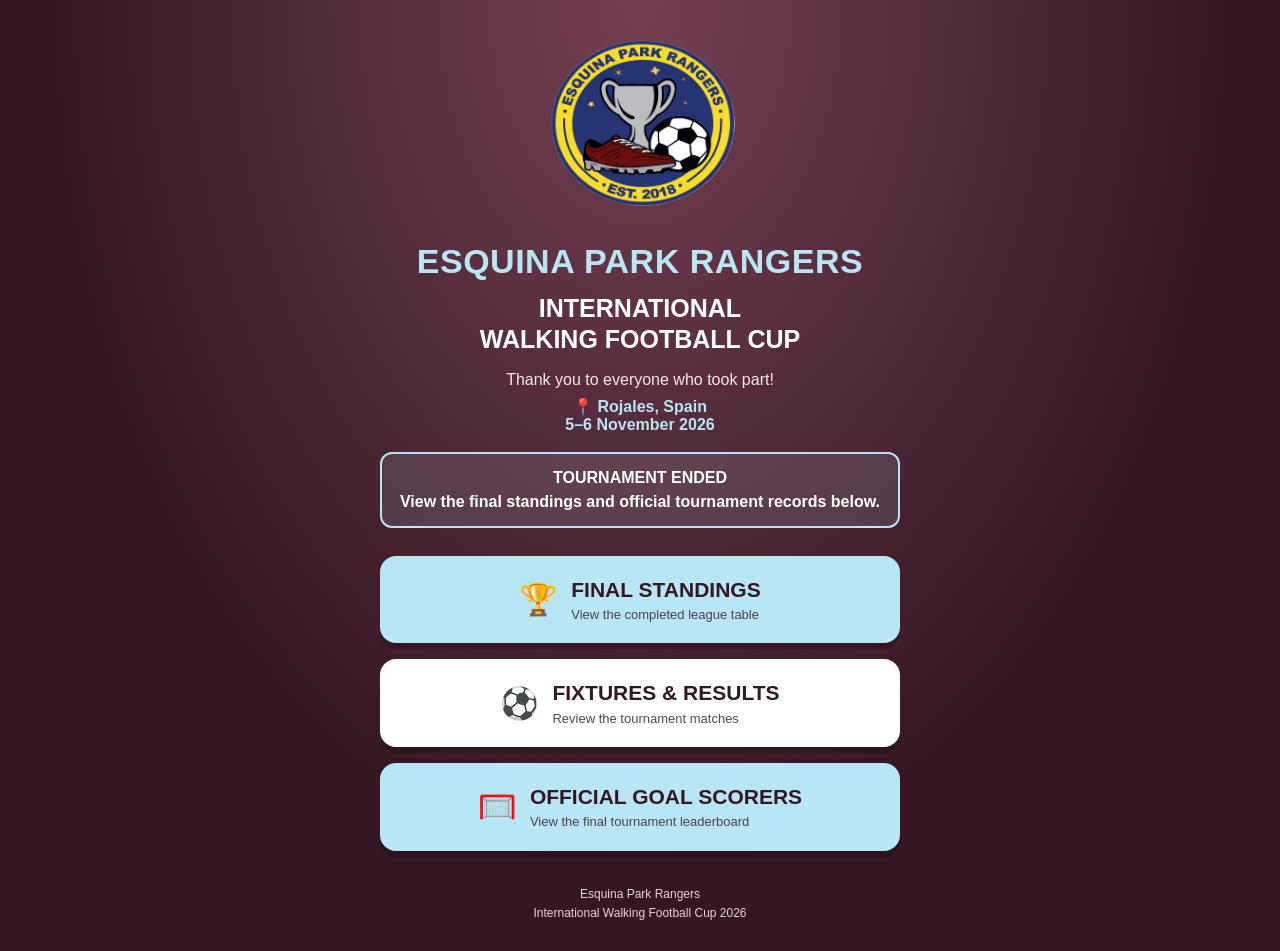
==== index.html @ 67409c59 "Mark tournament as ended and label final standings" ====
<!DOCTYPE html>
<html lang="en">
<head>
  <meta charset="UTF-8">
  <meta name="viewport" content="width=device-width, initial-scale=1.0">
  <title>Esquina Park Rangers | International Walking Football Cup</title>
  <meta name="description" content="Final standings, fixtures, results and official goal scorer records for the Esquina Park Rangers International Walking Football Cup in Rojales, 5–6 November 2026.">
  <meta name="theme-color" content="#572638">
  <style>
    * { box-sizing: border-box; }

    body {
      margin: 0;
      min-height: 100vh;
      font-family: Arial, Helvetica, sans-serif;
      color: #ffffff;
      background: radial-gradient(ellipse at top, #754054 0%, #351724 65%);
      display: flex;
      flex-direction: column;
    }

    .container {
      width: 100%;
      max-width: 560px;
      margin: auto;
      padding: 28px 20px;
      text-align: center;
    }

    .club-logo {
      width: 190px;
      height: 190px;
      margin: 0 auto 24px;
      display: flex;
      align-items: center;
      justify-content: center;
    }

    .club-logo img {
      display: block;
      width: 100%;
      height: 100%;
      object-fit: contain;
    }

    .club {
      margin: 0;
      color: #b9e6f5;
      font-size: clamp(24px, 6vw, 34px);
      line-height: 1.15;
      font-weight: 900;
      letter-spacing: 0.5px;
    }

    .event {
      margin: 12px 0 0;
      font-size: clamp(19px, 5vw, 25px);
      font-weight: 800;
      line-height: 1.25;
    }

    .subtitle {
      margin: 12px 0 5px;
      color: #f3e8ed;
      font-size: 16px;
      line-height: 1.5;
    }

    .date {
      color: #b9e6f5;
      font-size: 16px;
      font-weight: bold;
      margin: 5px 0 18px;
    }

    .tournament-status {
      margin: 0 0 28px;
      padding: 12px 16px;
      border: 2px solid #b9e6f5;
      border-radius: 12px;
      background: rgba(185, 230, 245, 0.12);
      color: #ffffff;
      font-size: 16px;
      font-weight: 800;
      line-height: 1.5;
    }

    .buttons {
      display: flex;
      flex-direction: column;
      gap: 16px;
    }

    .main-button {
      display: flex;
      align-items: center;
      justify-content: center;
      gap: 13px;
      min-height: 86px;
      padding: 18px;
      border: 3px solid #b9e6f5;
      border-radius: 16px;
      background: #b9e6f5;
      color: #351724;
      text-decoration: none;
      font-size: 21px;
      font-weight: 900;
      line-height: 1.2;
      box-shadow: 0 6px 0 rgba(0, 0, 0, 0.18);
      transition: transform 0.15s ease, background 0.15s ease;
    }

    .main-button.secondary {
      background: #ffffff;
      border-color: #ffffff;
    }

    .main-button:active {
      transform: translateY(3px);
      box-shadow: 0 3px 0 rgba(0, 0, 0, 0.18);
    }

    .button-icon {
      font-size: 31px;
      flex-shrink: 0;
    }

    .button-copy {
      display: flex;
      flex-direction: column;
      gap: 5px;
      text-align: left;
    }

    .button-copy small {
      font-size: 13px;
      font-weight: normal;
      opacity: 0.8;
    }

    footer {
      margin-top: 34px;
      color: #e5d5dc;
      font-size: 12px;
      line-height: 1.6;
    }

    @media (max-width: 360px) {
      .container { padding: 22px 14px; }
      .main-button { font-size: 18px; padding: 15px; }
    }
  </style>
</head>

<body>
  <main class="container">
    <div class="club-logo">
      <img src="badges/Esquina Park Rangers.png" alt="Esquina Park Rangers club logo">
    </div>

    <h1 class="club">ESQUINA PARK RANGERS</h1>

    <h2 class="event">
      INTERNATIONAL<br>
      WALKING FOOTBALL CUP
    </h2>

    <p class="subtitle">Thank you to everyone who took part!</p>

    <p class="date">
      📍 Rojales, Spain<br>
      5–6 November 2026
    </p>

    <p class="tournament-status" role="status">
      TOURNAMENT ENDED<br>
      View the final standings and official tournament records below.
    </p>

    <nav class="buttons" aria-label="Final tournament information">
      <a class="main-button" href="league.html">
        <span class="button-icon">🏆</span>
        <span class="button-copy">
          FINAL STANDINGS
          <small>View the completed league table</small>
        </span>
      </a>

      <a class="main-button secondary" href="fixtures.html">
        <span class="button-icon">⚽</span>
        <span class="button-copy">
          FIXTURES &amp; RESULTS
          <small>Review the tournament matches</small>
        </span>
      </a>

      <a class="main-button" href="goal-scorers.html">
        <span class="button-icon">🥅</span>
        <span class="button-copy">
          OFFICIAL GOAL SCORERS
          <small>View the final tournament leaderboard</small>
        </span>
      </a>
    </nav>

    <footer>
      Esquina Park Rangers<br>
      International Walking Football Cup 2026
    </footer>
  </main>
</body>
</html>
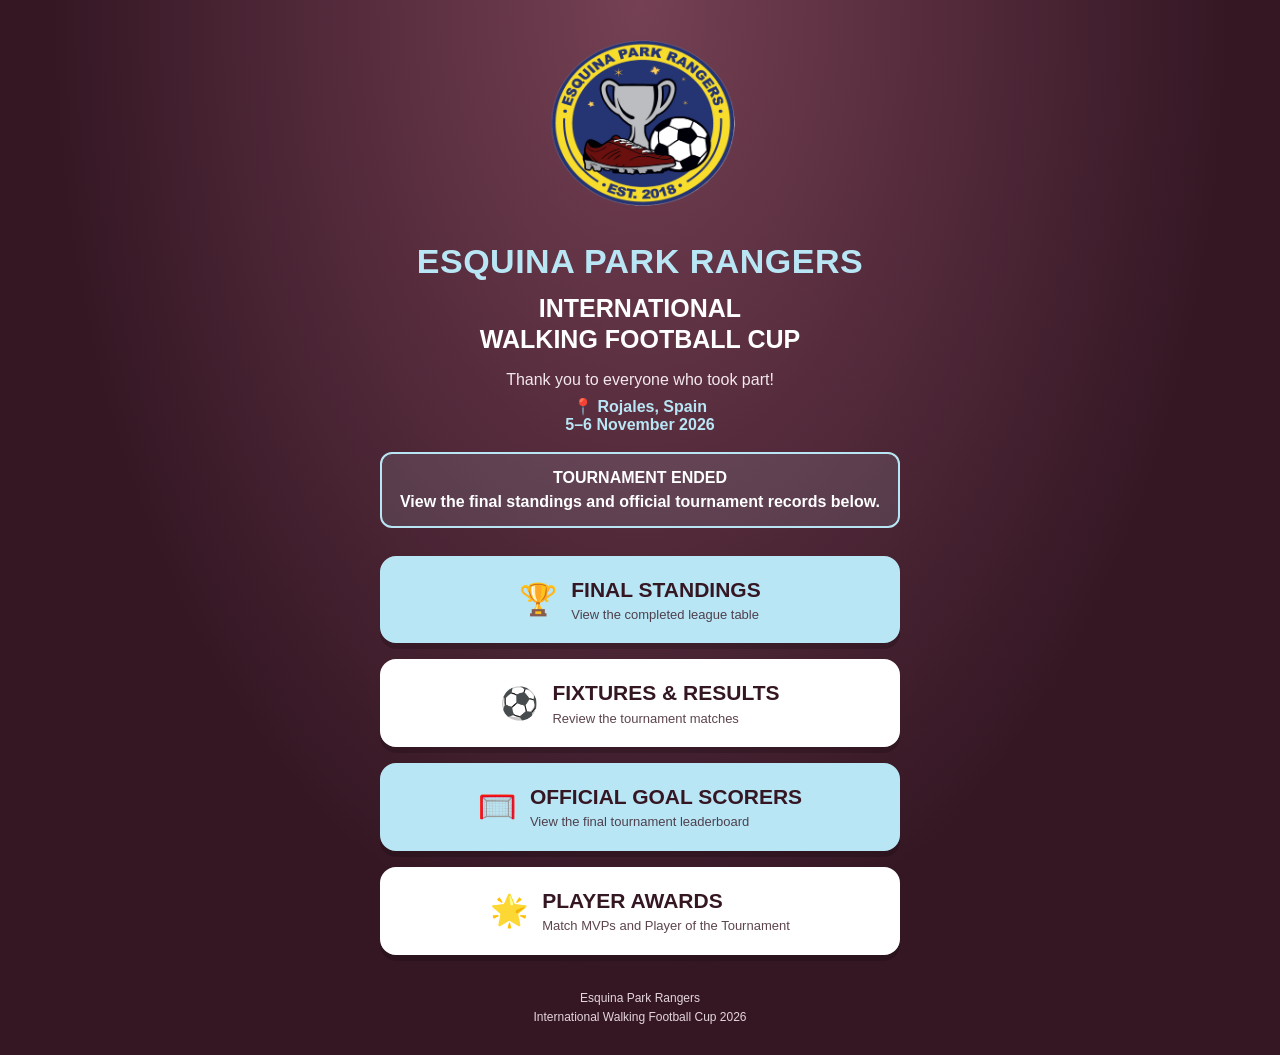
==== commit 27aac681: "Add player awards link to homepage" ====
--- a/index.html
+++ b/index.html
@@ -4,7 +4,7 @@
   <meta charset="UTF-8">
   <meta name="viewport" content="width=device-width, initial-scale=1.0">
   <title>Esquina Park Rangers | International Walking Football Cup</title>
-  <meta name="description" content="Final standings, fixtures, results and official goal scorer records for the Esquina Park Rangers International Walking Football Cup in Rojales, 5–6 November 2026.">
+  <meta name="description" content="Final standings, fixtures, results, official goal scorer records and player awards for the Esquina Park Rangers International Walking Football Cup in Rojales, 5–6 November 2026.">
   <meta name="theme-color" content="#572638">
   <style>
     * { box-sizing: border-box; }
@@ -120,6 +120,11 @@
       box-shadow: 0 3px 0 rgba(0, 0, 0, 0.18);
     }
 
+    .main-button:focus-visible {
+      outline: 3px solid #ffffff;
+      outline-offset: 4px;
+    }
+
     .button-icon {
       font-size: 31px;
       flex-shrink: 0;
@@ -199,6 +204,14 @@
         <span class="button-copy">
           OFFICIAL GOAL SCORERS
           <small>View the final tournament leaderboard</small>
+        </span>
+      </a>
+
+      <a class="main-button secondary" href="most-valuable-players.html">
+        <span class="button-icon">🌟</span>
+        <span class="button-copy">
+          PLAYER AWARDS
+          <small>Match MVPs and Player of the Tournament</small>
         </span>
       </a>
     </nav>
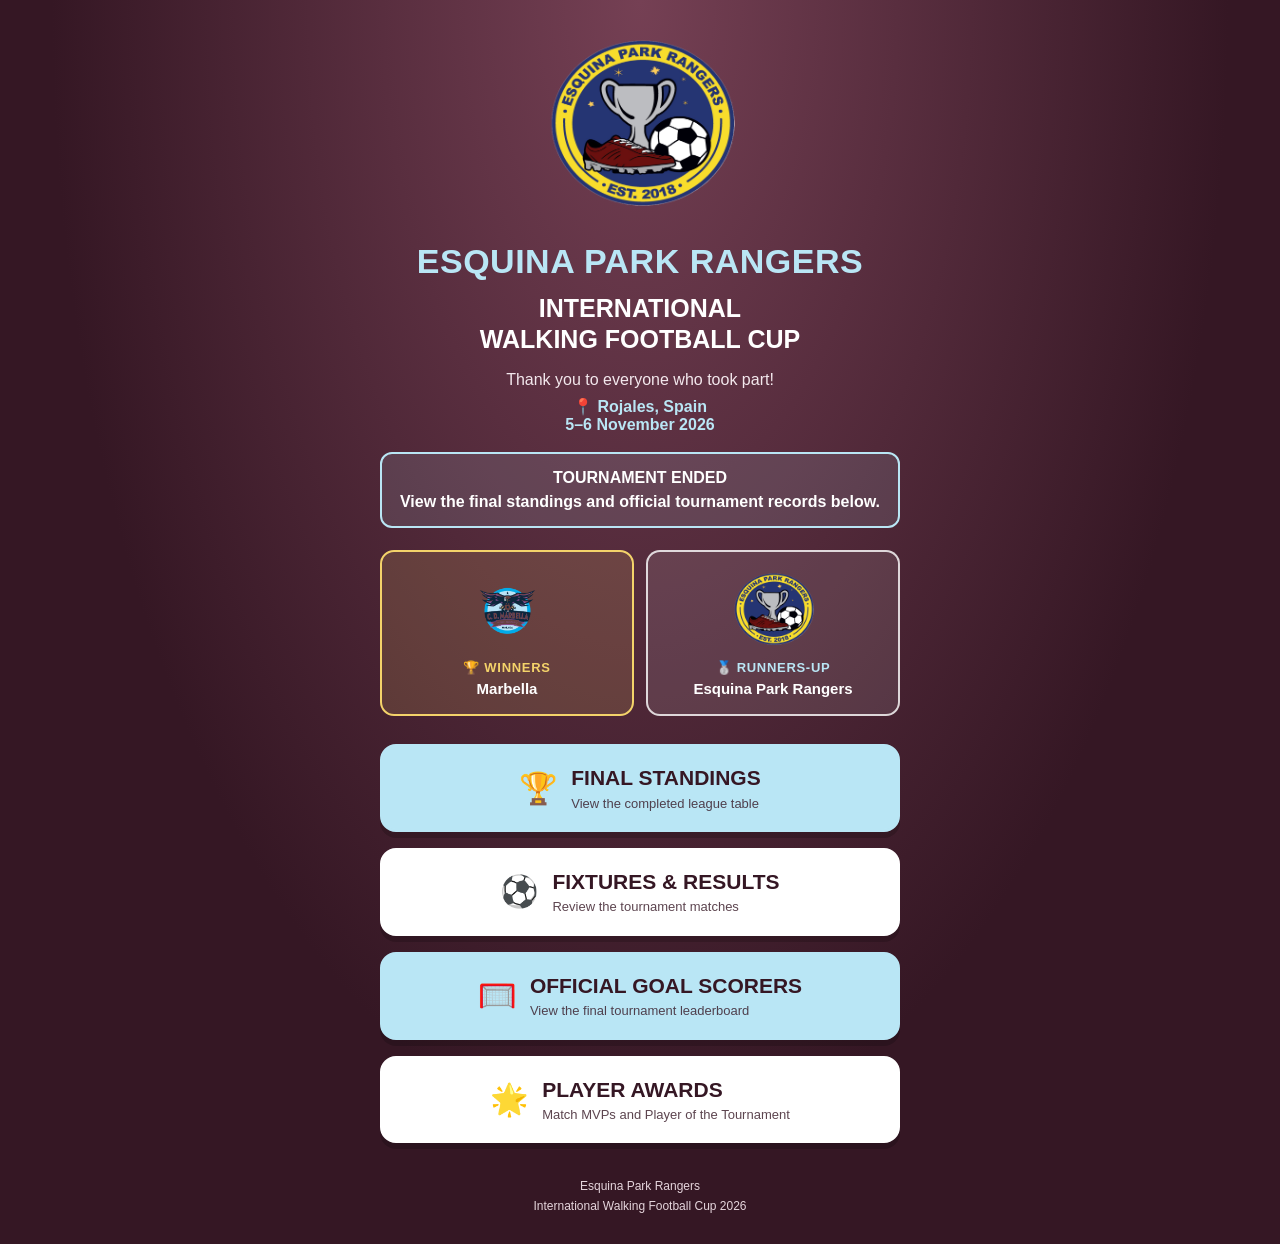
==== commit 1adbb04e: "Add tournament winners and runners-up to home page" ====
--- a/index.html
+++ b/index.html
@@ -74,7 +74,7 @@
     }
 
     .tournament-status {
-      margin: 0 0 28px;
+      margin: 0 0 22px;
       padding: 12px 16px;
       border: 2px solid #b9e6f5;
       border-radius: 12px;
@@ -83,6 +83,52 @@
       font-size: 16px;
       font-weight: 800;
       line-height: 1.5;
+    }
+
+    .podium {
+      display: grid;
+      grid-template-columns: repeat(2, minmax(0, 1fr));
+      gap: 12px;
+      margin: 0 0 28px;
+    }
+
+    .podium-card {
+      min-width: 0;
+      padding: 16px 10px;
+      border: 2px solid rgba(255, 255, 255, 0.8);
+      border-radius: 14px;
+      background: rgba(255, 255, 255, 0.1);
+    }
+
+    .podium-card.winner {
+      border-color: #f4d36a;
+      background: rgba(244, 211, 106, 0.14);
+    }
+
+    .podium-card img {
+      display: block;
+      width: 82px;
+      height: 82px;
+      margin: 0 auto 10px;
+      object-fit: contain;
+    }
+
+    .podium-place {
+      display: block;
+      margin-bottom: 5px;
+      color: #b9e6f5;
+      font-size: 13px;
+      font-weight: 800;
+      letter-spacing: 0.7px;
+    }
+
+    .winner .podium-place { color: #f4d36a; }
+
+    .podium-team {
+      display: block;
+      font-size: 15px;
+      font-weight: 900;
+      line-height: 1.25;
     }
 
     .buttons {
@@ -153,6 +199,8 @@
     @media (max-width: 360px) {
       .container { padding: 22px 14px; }
       .main-button { font-size: 18px; padding: 15px; }
+      .podium { gap: 8px; }
+      .podium-team { font-size: 13px; }
     }
   </style>
 </head>
@@ -181,6 +229,19 @@
       TOURNAMENT ENDED<br>
       View the final standings and official tournament records below.
     </p>
+
+    <section class="podium" aria-label="Tournament winners and runners-up">
+      <div class="podium-card winner">
+        <img src="badges/Marbella.png" alt="Marbella team badge">
+        <span class="podium-place">🏆 WINNERS</span>
+        <span class="podium-team">Marbella</span>
+      </div>
+      <div class="podium-card">
+        <img src="badges/Esquina Park Rangers.png" alt="Esquina Park Rangers team badge">
+        <span class="podium-place">🥈 RUNNERS-UP</span>
+        <span class="podium-team">Esquina Park Rangers</span>
+      </div>
+    </section>
 
     <nav class="buttons" aria-label="Final tournament information">
       <a class="main-button" href="league.html">
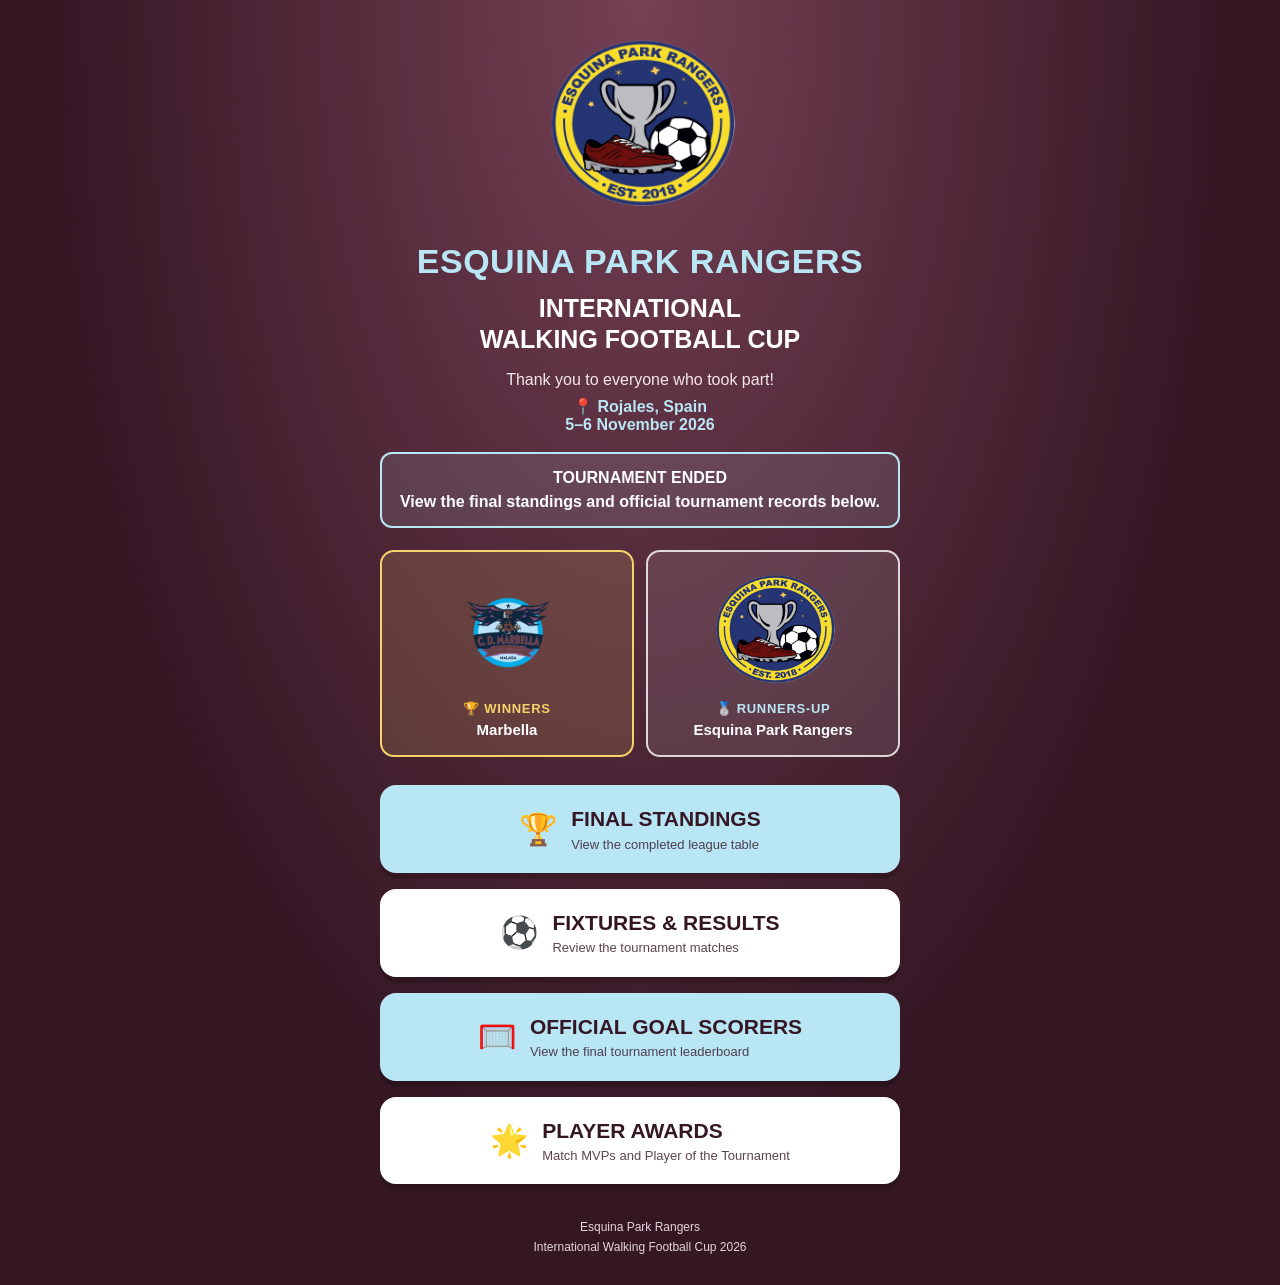
==== commit d044c1a1: "Increase winner and runner-up badge size by 50%" ====
--- a/index.html
+++ b/index.html
@@ -107,8 +107,8 @@
 
     .podium-card img {
       display: block;
-      width: 82px;
-      height: 82px;
+      width: 123px;
+      height: 123px;
       margin: 0 auto 10px;
       object-fit: contain;
     }
@@ -201,6 +201,7 @@
       .main-button { font-size: 18px; padding: 15px; }
       .podium { gap: 8px; }
       .podium-team { font-size: 13px; }
+      .podium-card img { width: 96px; height: 96px; }
     }
   </style>
 </head>
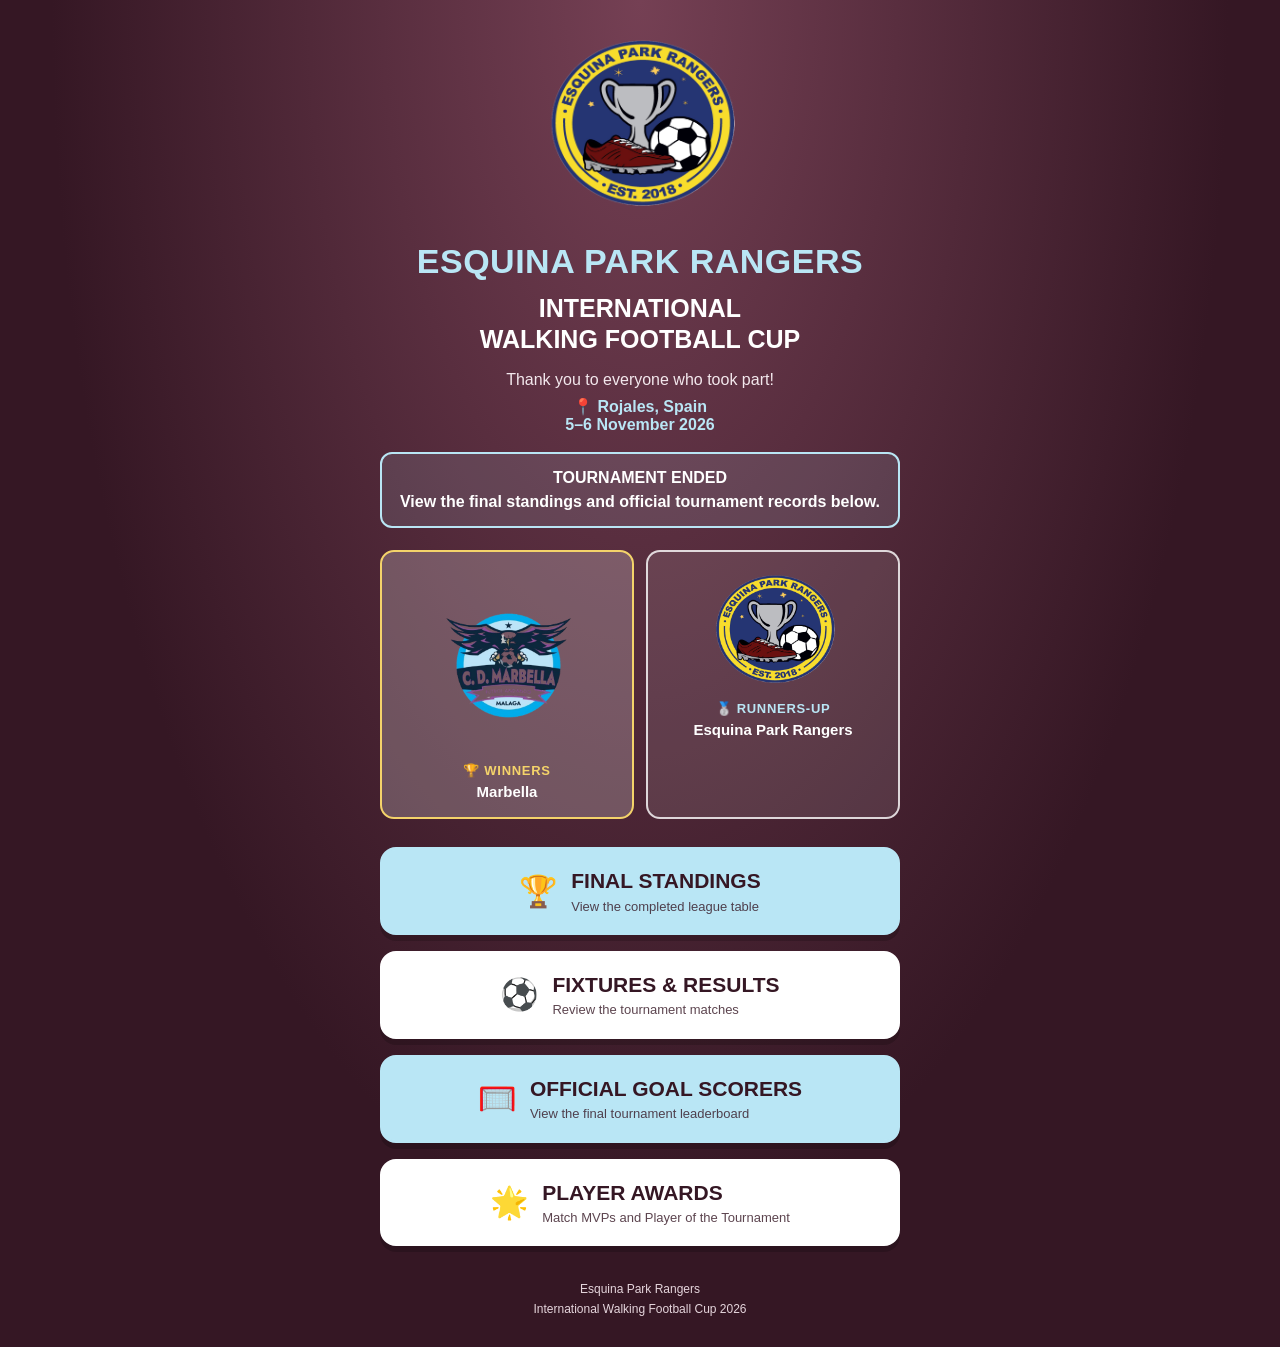
==== commit 0c44e736: "Brighten Marbella winner card and enlarge its badge by 50%" ====
--- a/index.html
+++ b/index.html
@@ -102,7 +102,7 @@
 
     .podium-card.winner {
       border-color: #f4d36a;
-      background: rgba(244, 211, 106, 0.14);
+      background: rgba(255, 255, 255, 0.22);
     }
 
     .podium-card img {
@@ -111,6 +111,11 @@
       height: 123px;
       margin: 0 auto 10px;
       object-fit: contain;
+    }
+
+    .podium-card.winner img {
+      width: 185px;
+      height: 185px;
     }
 
     .podium-place {
@@ -202,6 +207,7 @@
       .podium { gap: 8px; }
       .podium-team { font-size: 13px; }
       .podium-card img { width: 96px; height: 96px; }
+      .podium-card.winner img { width: 144px; height: 144px; }
     }
   </style>
 </head>
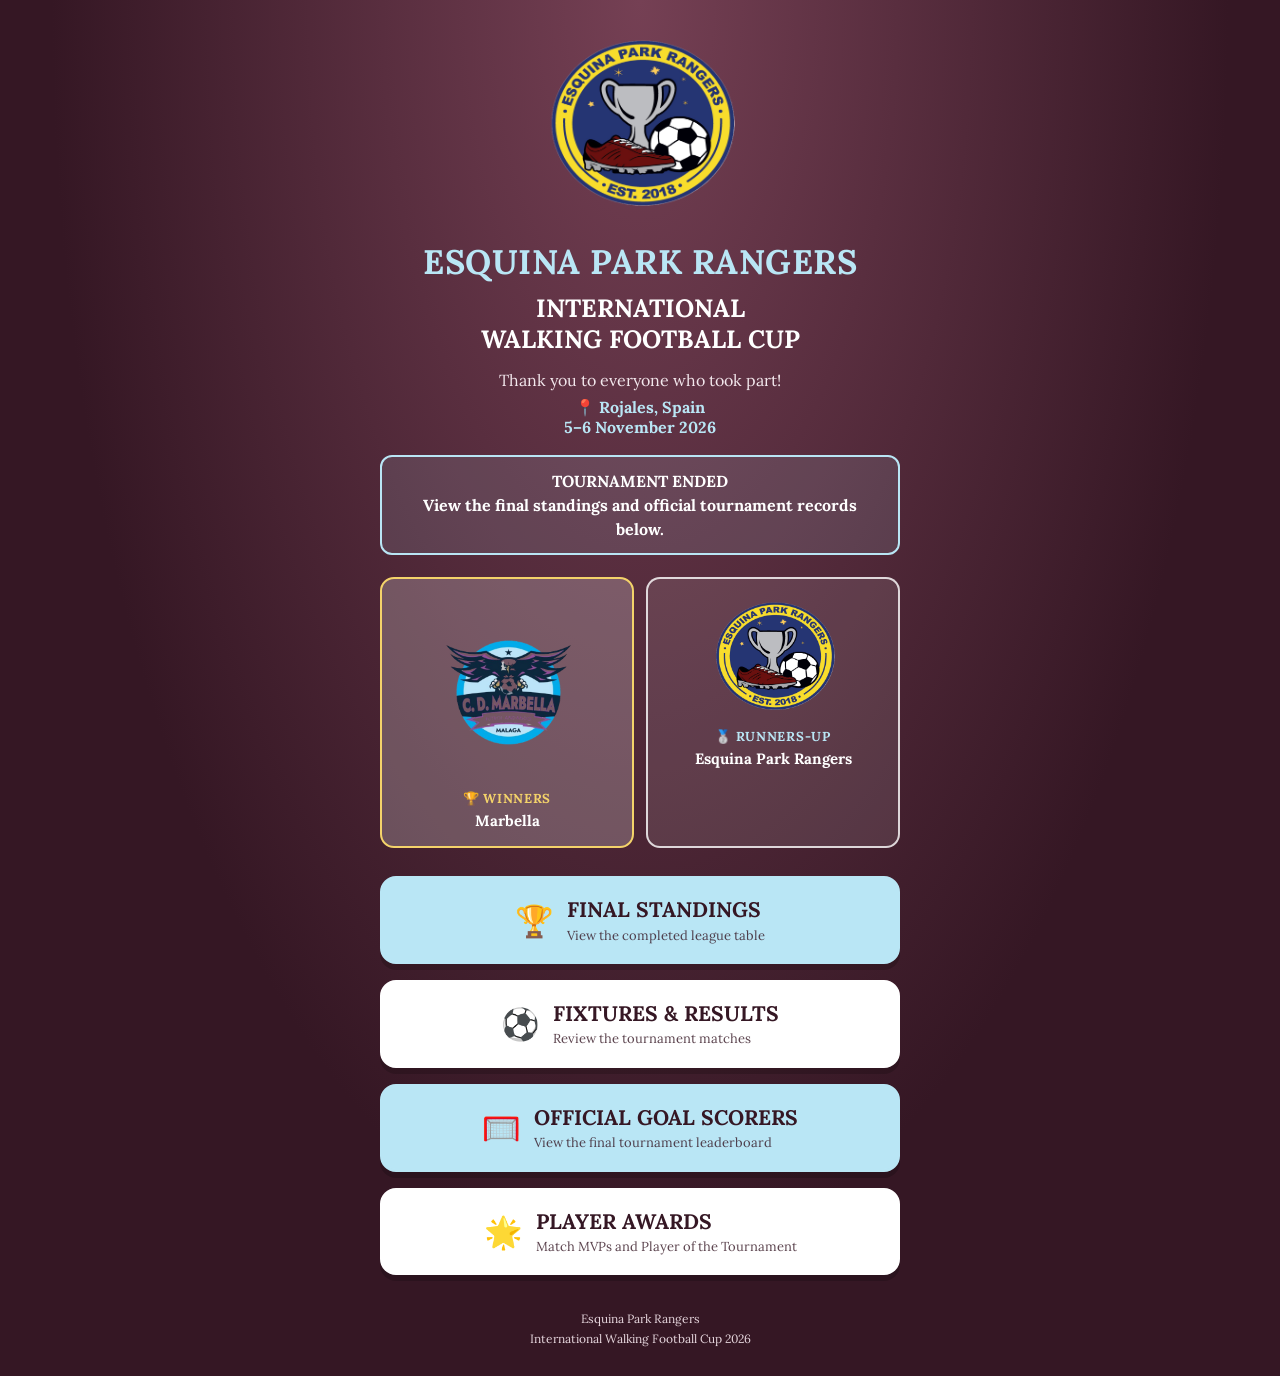
==== commit c5641bdf: "Switch the site typography to Lora across the main pages" ====
--- a/index.html
+++ b/index.html
@@ -7,12 +7,14 @@
   <meta name="description" content="Final standings, fixtures, results, official goal scorer records and player awards for the Esquina Park Rangers International Walking Football Cup in Rojales, 5–6 November 2026.">
   <meta name="theme-color" content="#572638">
   <style>
+    @import url('https://fonts.googleapis.com/css2?family=Lora:wght@400;500;600;700;800;900&display=swap');
+
     * { box-sizing: border-box; }
 
     body {
       margin: 0;
       min-height: 100vh;
-      font-family: Arial, Helvetica, sans-serif;
+      font-family: 'Lora', Georgia, serif;
       color: #ffffff;
       background: radial-gradient(ellipse at top, #754054 0%, #351724 65%);
       display: flex;
@@ -201,6 +203,10 @@
       line-height: 1.6;
     }
 
+    body, body *, h1, h2, h3, h4, h5, h6, p, span, a, button, th, td, div, li, label {
+      font-family: 'Lora', Georgia, serif !important;
+    }
+
     @media (max-width: 360px) {
       .container { padding: 22px 14px; }
       .main-button { font-size: 18px; padding: 15px; }
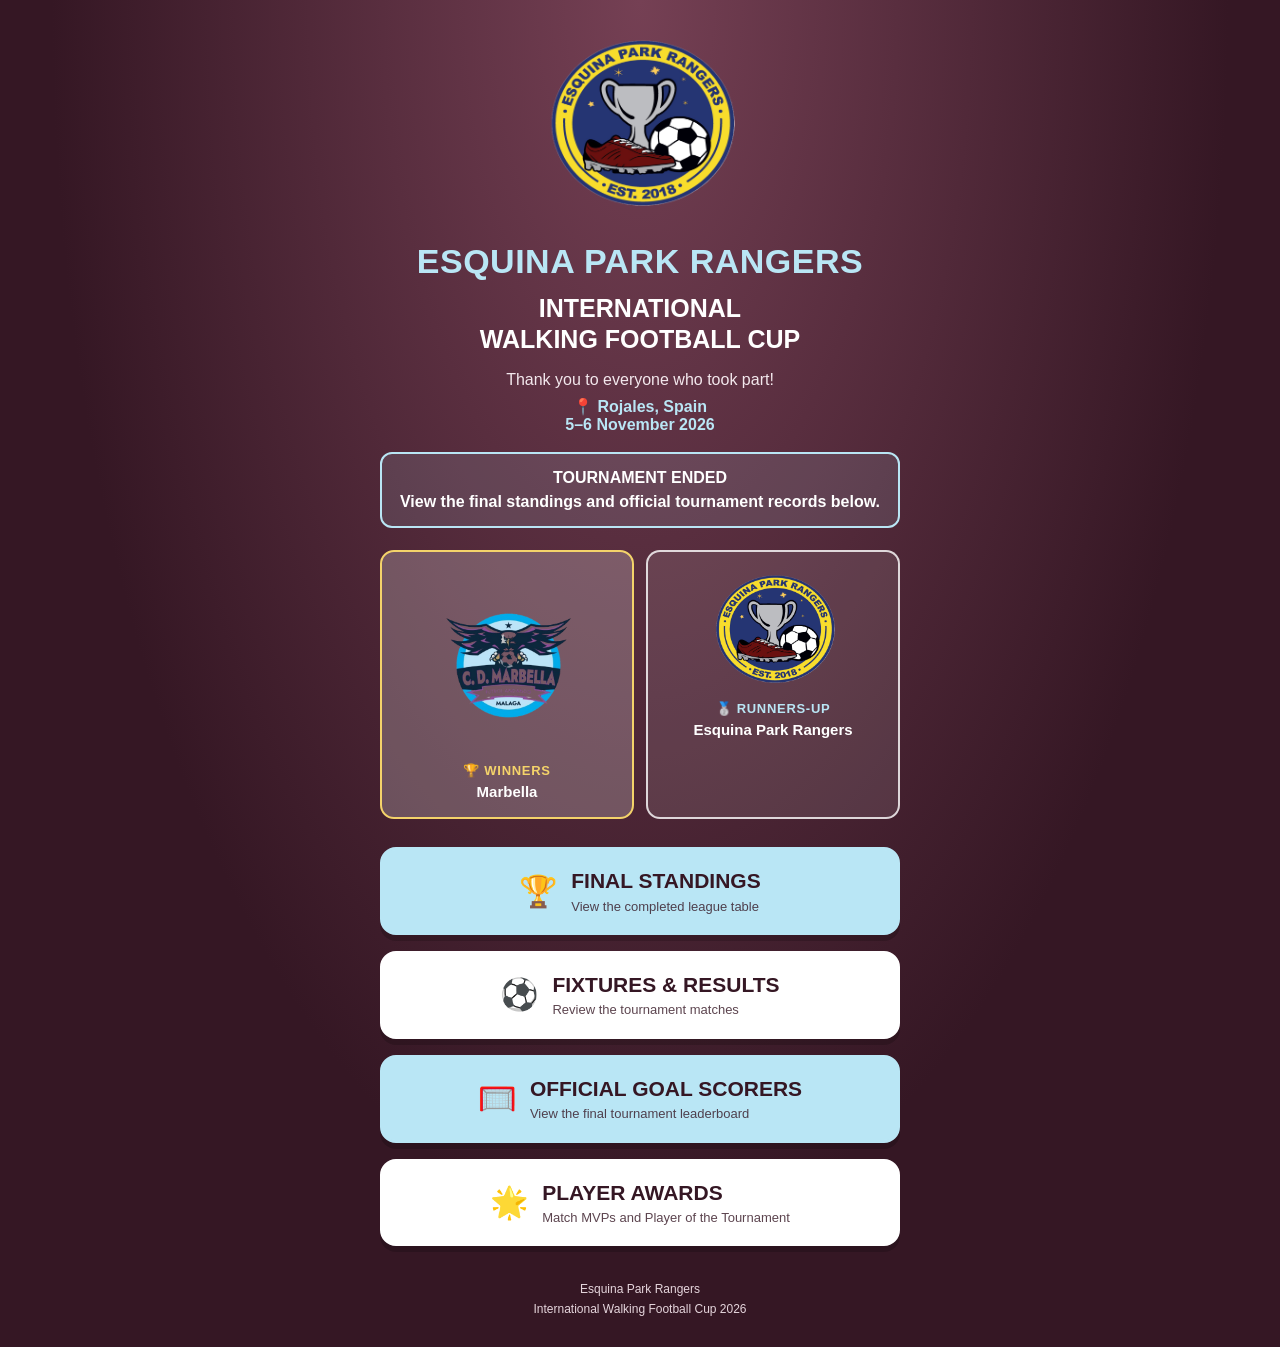
==== commit 7d74f213: "Revert font family in index.html Changed font family from 'Lora' to Arial for better compatibility." ====
--- a/index.html
+++ b/index.html
@@ -7,14 +7,12 @@
   <meta name="description" content="Final standings, fixtures, results, official goal scorer records and player awards for the Esquina Park Rangers International Walking Football Cup in Rojales, 5–6 November 2026.">
   <meta name="theme-color" content="#572638">
   <style>
-    @import url('https://fonts.googleapis.com/css2?family=Lora:wght@400;500;600;700;800;900&display=swap');
-
     * { box-sizing: border-box; }
 
     body {
       margin: 0;
       min-height: 100vh;
-      font-family: 'Lora', Georgia, serif;
+      font-family: Arial, Helvetica, sans-serif;
       color: #ffffff;
       background: radial-gradient(ellipse at top, #754054 0%, #351724 65%);
       display: flex;
@@ -203,10 +201,6 @@
       line-height: 1.6;
     }
 
-    body, body *, h1, h2, h3, h4, h5, h6, p, span, a, button, th, td, div, li, label {
-      font-family: 'Lora', Georgia, serif !important;
-    }
-
     @media (max-width: 360px) {
       .container { padding: 22px 14px; }
       .main-button { font-size: 18px; padding: 15px; }
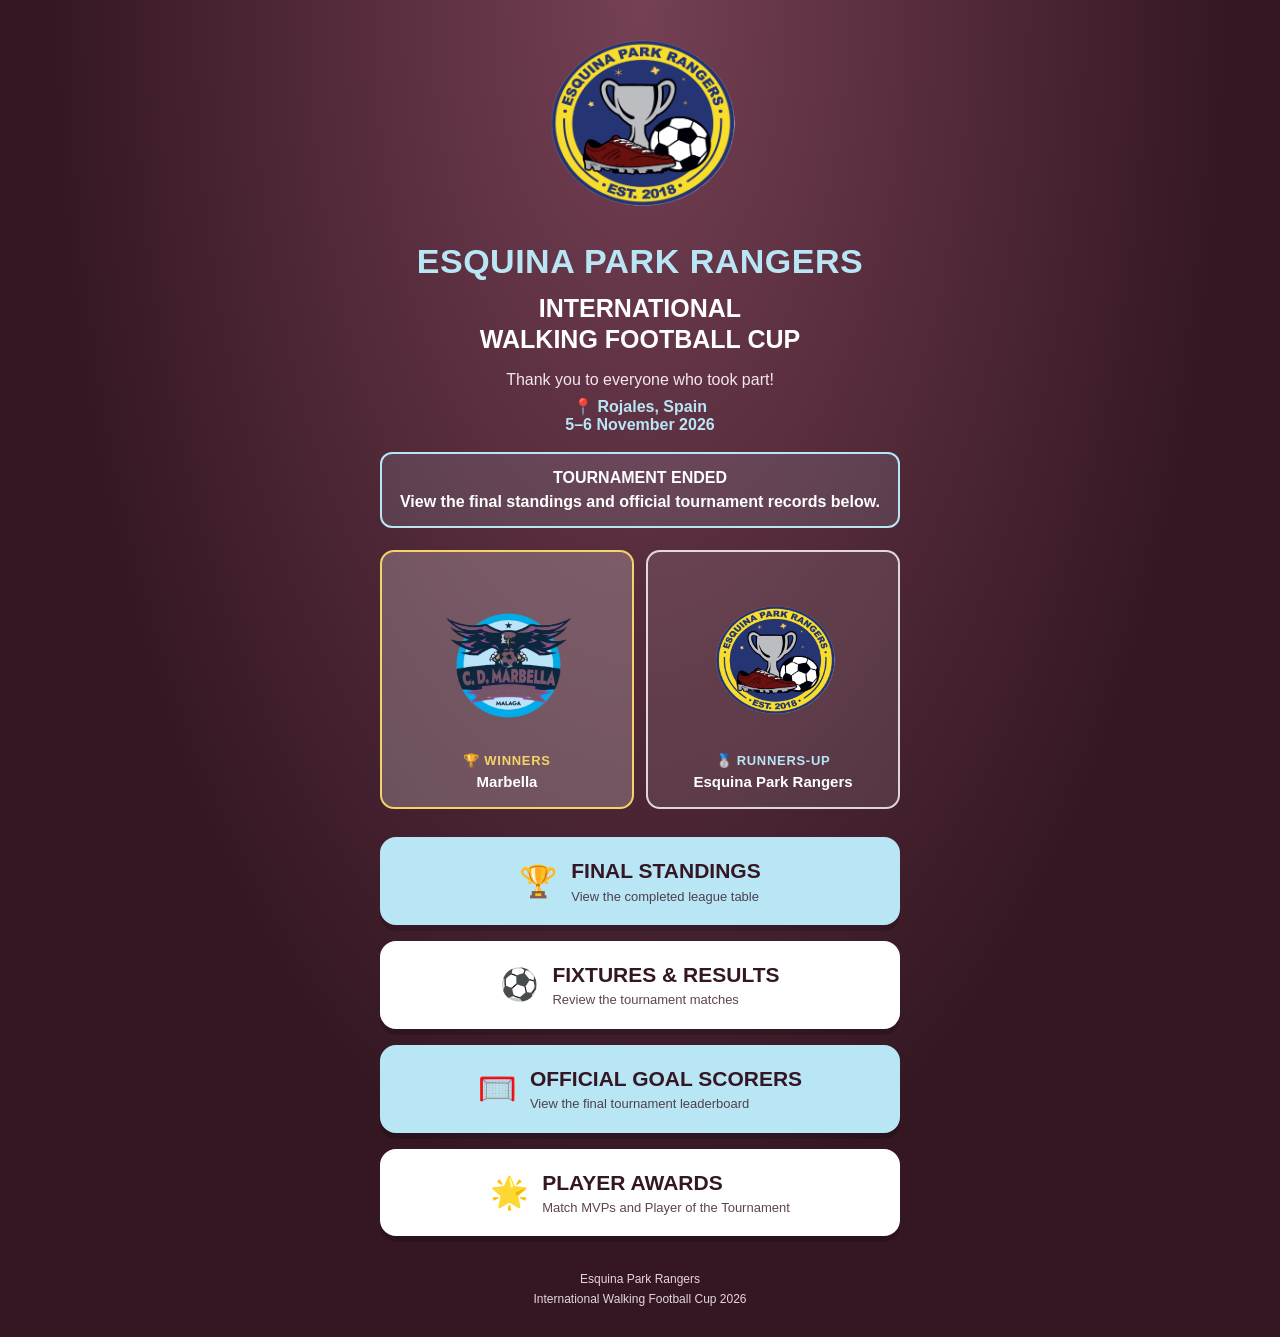
==== commit ef848090: "Align podium cards and award labels" ====
--- a/index.html
+++ b/index.html
@@ -98,6 +98,10 @@
       border: 2px solid rgba(255, 255, 255, 0.8);
       border-radius: 14px;
       background: rgba(255, 255, 255, 0.1);
+      display: grid;
+      grid-template-rows: 185px auto auto;
+      justify-items: center;
+      align-items: center;
     }
 
     .podium-card.winner {
@@ -109,7 +113,7 @@
       display: block;
       width: 123px;
       height: 123px;
-      margin: 0 auto 10px;
+      margin: 0 auto;
       object-fit: contain;
     }
 
@@ -205,6 +209,7 @@
       .container { padding: 22px 14px; }
       .main-button { font-size: 18px; padding: 15px; }
       .podium { gap: 8px; }
+      .podium-card { grid-template-rows: 144px auto auto; }
       .podium-team { font-size: 13px; }
       .podium-card img { width: 96px; height: 96px; }
       .podium-card.winner img { width: 144px; height: 144px; }
